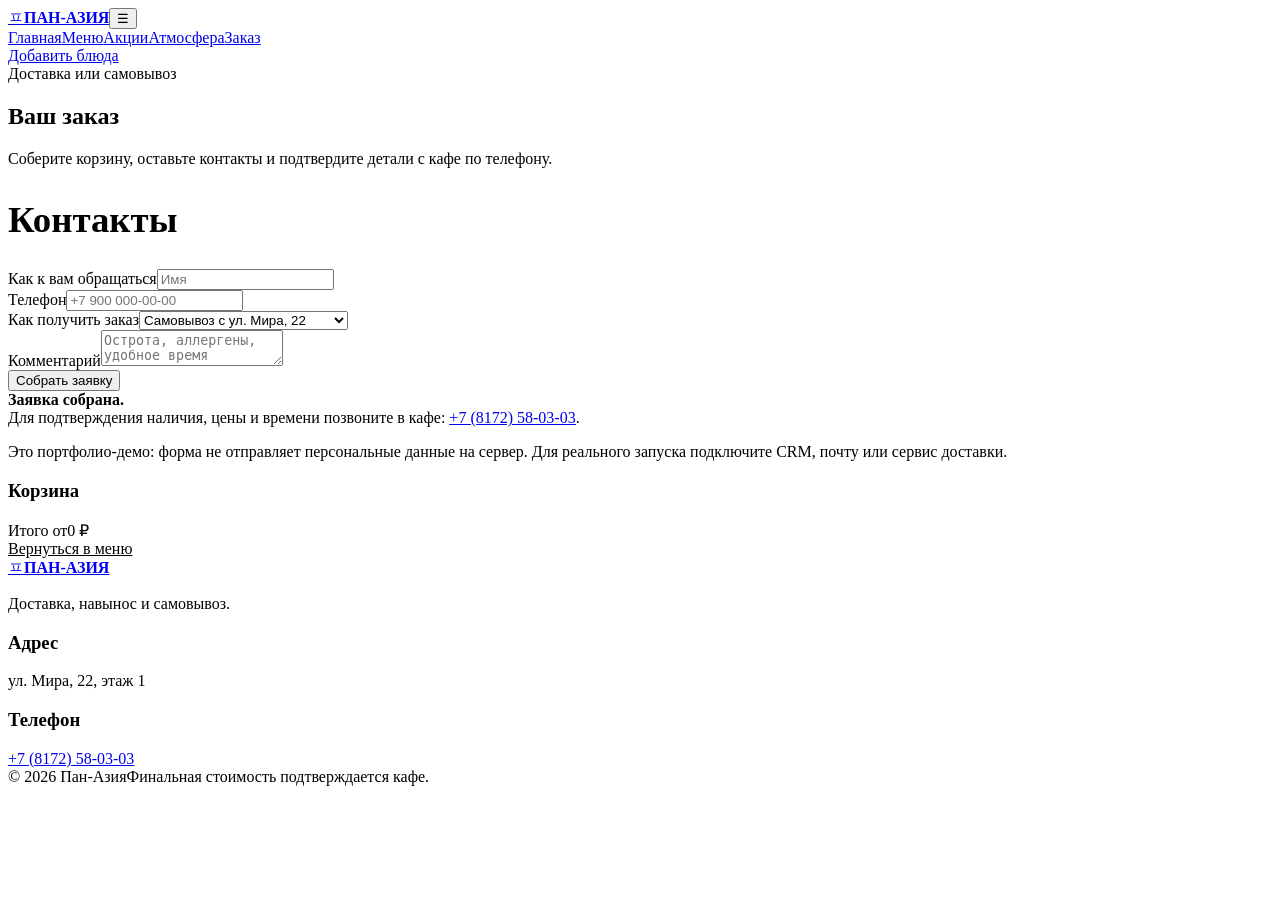
==== delivery.html @ 873b6352 "Добавить delivery.html" ====
<!doctype html><html lang="ru"><head><meta charset="utf-8"><meta name="viewport" content="width=device-width,initial-scale=1"><meta name="description" content="Соберите заказ в кафе Пан-Азия и подтвердите его по телефону."><title>Заказ — Пан-Азия</title><link rel="stylesheet" href="styles.css"></head><body><div class="noise"></div><header class="topbar"><nav class="nav wrap"><a class="brand" href="index.html"><span class="mark">ㅍ</span><strong>ПАН‑АЗИЯ</strong></a><button class="burger">☰</button><div class="navlinks"><a href="index.html">Главная</a><a href="menu.html">Меню</a><a href="promos.html">Акции</a><a href="gallery.html">Атмосфера</a><a class="active" href="delivery.html">Заказ</a></div><a class="navcta" href="menu.html">Добавить блюда</a></nav></header><main><section class="page-hero"><div class="wrap"><span class="kicker">Доставка или самовывоз</span><h1>Ваш заказ</h1><p>Соберите корзину, оставьте контакты и подтвердите детали с кафе по телефону.</p></div></section><section class="section light"><div class="wrap order-layout"><form class="order-form" id="orderForm"><h2 style="font-size:2.3rem;margin-bottom:28px">Контакты</h2><div class="field"><label for="name">Как к вам обращаться</label><input id="name" name="name" autocomplete="name" required placeholder="Имя"></div><div class="field"><label for="phone">Телефон</label><input id="phone" name="phone" type="tel" autocomplete="tel" required placeholder="+7 900 000-00-00"></div><div class="field"><label for="method">Как получить заказ</label><select id="method" name="method"><option>Самовывоз с ул. Мира, 22</option><option>Доставка — условия уточнить</option></select></div><div class="field"><label for="comment">Комментарий</label><textarea id="comment" name="comment" placeholder="Острота, аллергены, удобное время"></textarea></div><input id="orderDetails" type="hidden" name="order"><button class="btn" type="submit">Собрать заявку</button><div class="success"><b>Заявка собрана.</b><br>Для подтверждения наличия, цены и времени позвоните в кафе: <a href="tel:+78172580303"><u>+7 (8172) 58‑03‑03</u></a>.</div><p class="note">Это портфолио‑демо: форма не отправляет персональные данные на сервер. Для реального запуска подключите CRM, почту или сервис доставки.</p></form><aside class="order-summary"><h3>Корзина</h3><div class="cart-list" id="cartList"></div><div class="total"><span>Итого от</span><span id="cartTotal">0 ₽</span></div><a class="btn alt" style="color:var(--ink);border-color:#8f96a8;width:100%" href="menu.html">Вернуться в меню</a></aside></div></section></main><footer><div class="wrap"><div class="footer-grid"><div><a class="brand" href="index.html"><span class="mark">ㅍ</span><strong>ПАН‑АЗИЯ</strong></a><p>Доставка, навынос и самовывоз.</p></div><div><h3>Адрес</h3><p>ул. Мира, 22, этаж 1</p></div><div><h3>Телефон</h3><a href="tel:+78172580303">+7 (8172) 58‑03‑03</a></div></div><div class="footnote"><span>© 2026 Пан‑Азия</span><span>Финальная стоимость подтверждается кафе.</span></div></div></footer><script src="app.js"></script></body></html>
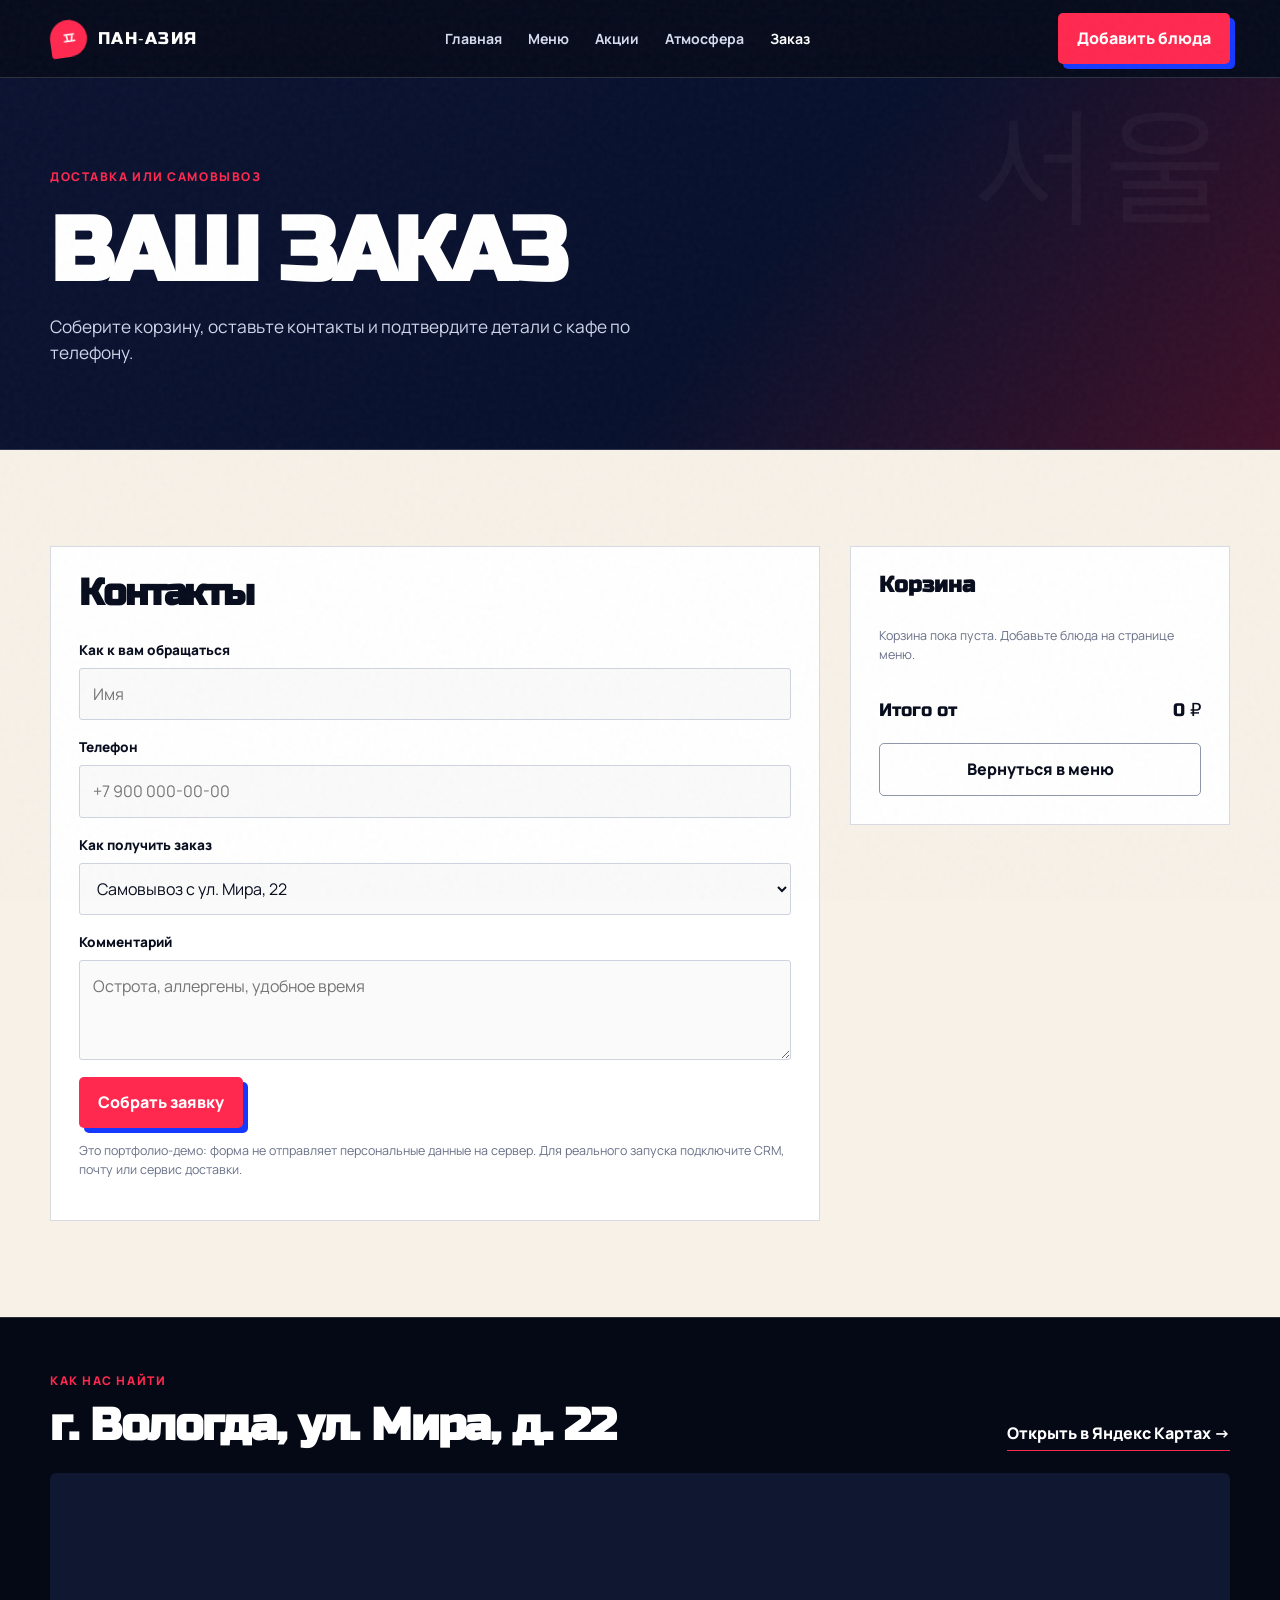
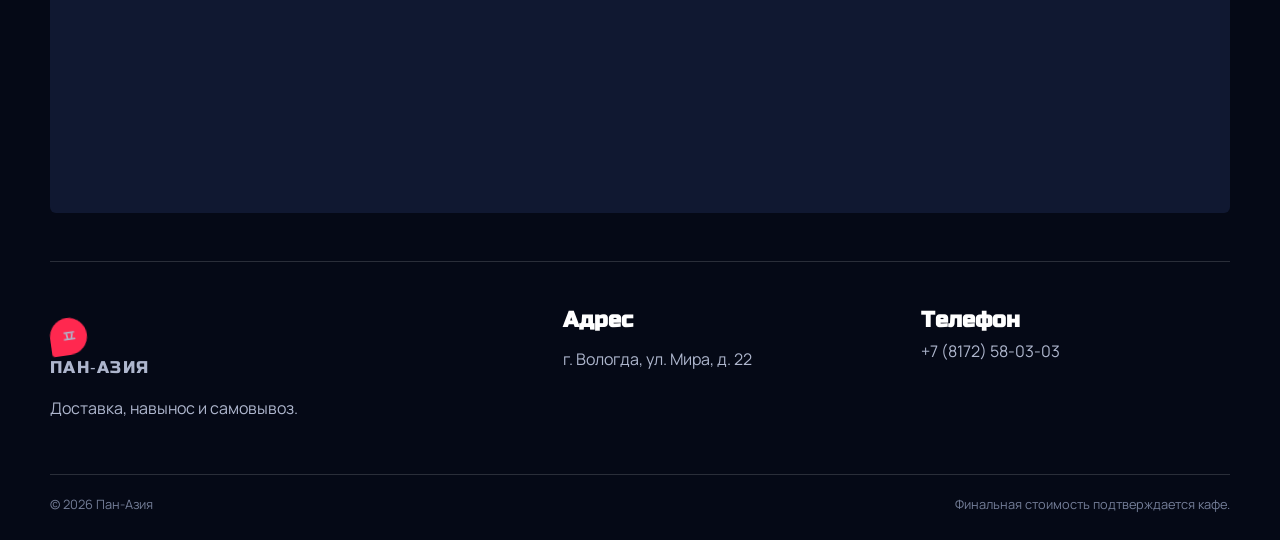
==== commit ec89180c: "Обновить кэш подключения для карты (delivery.html)" ====
--- a/delivery.html
+++ b/delivery.html
@@ -1,2 +1,3 @@
-<!doctype html><html lang="ru"><head><meta charset="utf-8"><meta name="viewport" content="width=device-width,initial-scale=1"><meta name="description" content="Соберите заказ в кафе Пан-Азия и подтвердите его по телефону."><title>Заказ — Пан-Азия</title><link rel="stylesheet" href="styles.css"></head><body><div class="noise"></div><header class="topbar"><nav class="nav wrap"><a class="brand" href="index.html"><span class="mark">ㅍ</span><strong>ПАН‑АЗИЯ</strong></a><button class="burger">☰</button><div class="navlinks"><a href="index.html">Главная</a><a href="menu.html">Меню</a><a href="promos.html">Акции</a><a href="gallery.html">Атмосфера</a><a class="active" href="delivery.html">Заказ</a></div><a class="navcta" href="menu.html">Добавить блюда</a></nav></header><main><section class="page-hero"><div class="wrap"><span class="kicker">Доставка или самовывоз</span><h1>Ваш заказ</h1><p>Соберите корзину, оставьте контакты и подтвердите детали с кафе по телефону.</p></div></section><section class="section light"><div class="wrap order-layout"><form class="order-form" id="orderForm"><h2 style="font-size:2.3rem;margin-bottom:28px">Контакты</h2><div class="field"><label for="name">Как к вам обращаться</label><input id="name" name="name" autocomplete="name" required placeholder="Имя"></div><div class="field"><label for="phone">Телефон</label><input id="phone" name="phone" type="tel" autocomplete="tel" required placeholder="+7 900 000-00-00"></div><div class="field"><label for="method">Как получить заказ</label><select id="method" name="method"><option>Самовывоз с ул. Мира, 22</option><option>Доставка — условия уточнить</option></select></div><div class="field"><label for="comment">Комментарий</label><textarea id="comment" name="comment" placeholder="Острота, аллергены, удобное время"></textarea></div><input id="orderDetails" type="hidden" name="order"><button class="btn" type="submit">Собрать заявку</button><div class="success"><b>Заявка собрана.</b><br>Для подтверждения наличия, цены и времени позвоните в кафе: <a href="tel:+78172580303"><u>+7 (8172) 58‑03‑03</u></a>.</div><p class="note">Это портфолио‑демо: форма не отправляет персональные данные на сервер. Для реального запуска подключите CRM, почту или сервис доставки.</p></form><aside class="order-summary"><h3>Корзина</h3><div class="cart-list" id="cartList"></div><div class="total"><span>Итого от</span><span id="cartTotal">0 ₽</span></div><a class="btn alt" style="color:var(--ink);border-color:#8f96a8;width:100%" href="menu.html">Вернуться в меню</a></aside></div></section></main><footer><div class="wrap"><div class="footer-grid"><div><a class="brand" href="index.html"><span class="mark">ㅍ</span><strong>ПАН‑АЗИЯ</strong></a><p>Доставка, навынос и самовывоз.</p></div><div><h3>Адрес</h3><p>ул. Мира, 22, этаж 1</p></div><div><h3>Телефон</h3><a href="tel:+78172580303">+7 (8172) 58‑03‑03</a></div></div><div class="footnote"><span>© 2026 Пан‑Азия</span><span>Финальная стоимость подтверждается кафе.</span></div></div></footer><script src="app.js"></script></body></html>
+<!doctype html><html lang="ru"><head><meta charset="utf-8"><meta name="viewport" content="width=device-width,initial-scale=1"><meta name="description" content="Соберите заказ в кафе Пан-Азия и подтвердите его по телефону."><title>Заказ — Пан-Азия</title><link rel="stylesheet" href="styles.css?v=map3"></head><body><div class="noise"></div><header class="topbar"><nav class="nav wrap"><a class="brand" href="index.html"><span class="mark">ㅍ</span><strong>ПАН‑АЗИЯ</strong></a><button class="burger">☰</button><div class="navlinks"><a href="index.html">Главная</a><a href="menu.html">Меню</a><a href="promos.html">Акции</a><a href="gallery.html">Атмосфера</a><a class="active" href="delivery.html">Заказ</a></div><a class="navcta" href="menu.html">Добавить блюда</a></nav></header><main><section class="page-hero"><div class="wrap"><span class="kicker">Доставка или самовывоз</span><h1>Ваш заказ</h1><p>Соберите корзину, оставьте контакты и подтвердите детали с кафе по телефону.</p></div></section><section class="section light"><div class="wrap order-layout"><form class="order-form" id="orderForm"><h2 style="font-size:2.3rem;margin-bottom:28px">Контакты</h2><div class="field"><label for="name">Как к вам обращаться</label><input id="name" name="name" autocomplete="name" required placeholder="Имя"></div><div class="field"><label for="phone">Телефон</label><input id="phone" name="phone" type="tel" autocomplete="tel" required placeholder="+7 900 000-00-00"></div><div class="field"><label for="method">Как получить заказ</label><select id="method" name="method"><option>Самовывоз с ул. Мира, 22</option><option>Доставка — условия уточнить</option></select></div><div class="field"><label for="comment">Комментарий</label><textarea id="comment" name="comment" placeholder="Острота, аллергены, удобное время"></textarea></div><input id="orderDetails" type="hidden" name="order"><button class="btn" type="submit">Собрать заявку</button><div class="success"><b>Заявка собрана.</b><br>Для подтверждения наличия, цены и времени позвоните в кафе: <a href="tel:+78172580303"><u>+7 (8172) 58‑03‑03</u></a>.</div><p class="note">Это портфолио‑демо: форма не отправляет персональные данные на сервер. Для реального запуска подключите CRM, почту или сервис доставки.</p></form><aside class="order-summary"><h3>Корзина</h3><div class="cart-list" id="cartList"></div><div class="total"><span>Итого от</span><span id="cartTotal">0 ₽</span></div><a class="btn alt" style="color:var(--ink);border-color:#8f96a8;width:100%" href="menu.html">Вернуться в меню</a></aside></div></section></main><footer><div class="wrap"><div class="footer-grid"><div><a class="brand" href="index.html"><span class="mark">ㅍ</span><strong>ПАН‑АЗИЯ</strong></a><p>Доставка, навынос и самовывоз.</p></div><div><h3>Адрес</h3><p>г. Вологда, ул. Мира, д. 22</p></div><div><h3>Телефон</h3><a href="tel:+78172580303">+7 (8172) 58‑03‑03</a></div></div><div class="footnote"><span>© 2026 Пан‑Азия</span><span>Финальная стоимость подтверждается кафе.</span></div></div></footer><script src="app.js?v=map3"></script></body></html>
 
+
--- a/styles.css
+++ b/styles.css
@@ -0,0 +1,25 @@
+@import url('https://fonts.googleapis.com/css2?family=Manrope:wght@400;500;600;700;800&family=Russo+One&display=swap');
+:root{--ink:#070c1d;--blue:#1539ff;--red:#ff284f;--cream:#f7f1e8;--white:#fff;--muted:#b7bfd5;--line:rgba(255,255,255,.15);--display:'Russo One',sans-serif;--body:'Manrope',sans-serif}
+*{box-sizing:border-box}html{scroll-behavior:smooth}body{margin:0;background:var(--ink);color:var(--white);font-family:var(--body);font-size:16px;line-height:1.55;overflow-x:hidden}a{color:inherit;text-decoration:none}button,input,textarea,select{font:inherit}img{display:block;width:100%;object-fit:cover}.wrap{width:min(1180px,calc(100% - 36px));margin:auto}.noise{position:fixed;inset:0;pointer-events:none;z-index:50;opacity:.04;background-image:url("data:image/svg+xml,%3Csvg viewBox='0 0 180 180' xmlns='http://www.w3.org/2000/svg'%3E%3Cfilter id='n'%3E%3CfeTurbulence type='fractalNoise' baseFrequency='.9' numOctaves='4' stitchTiles='stitch'/%3E%3C/filter%3E%3Crect width='100%25' height='100%25' filter='url(%23n)' opacity='.8'/%3E%3C/svg%3E")}.topbar{height:78px;display:flex;align-items:center;position:sticky;top:0;z-index:40;background:rgba(7,12,29,.86);backdrop-filter:blur(16px);border-bottom:1px solid var(--line)}.nav{display:flex;align-items:center;justify-content:space-between;gap:24px}.brand{display:flex;align-items:center;gap:11px}.mark{width:37px;height:37px;display:grid;place-items:center;background:var(--red);border-radius:50% 50% 50% 8%;transform:rotate(-8deg);font-weight:900}.brand strong{font:1.05rem var(--display);letter-spacing:.08em}.navlinks{display:flex;gap:26px;align-items:center}.navlinks a{font-size:.88rem;font-weight:700;color:#d7dcef;transition:.2s}.navlinks a:hover,.navlinks a.active{color:#fff}.navcta,.btn{display:inline-flex;align-items:center;justify-content:center;gap:10px;border:0;cursor:pointer;background:var(--red);color:#fff;padding:13px 19px;border-radius:5px;font-weight:800;box-shadow:5px 5px 0 var(--blue);transition:.2s}.btn:hover,.navcta:hover{transform:translate(-2px,-2px);box-shadow:8px 8px 0 var(--blue)}.btn.alt{background:transparent;border:1px solid rgba(255,255,255,.35);box-shadow:none}.btn.alt:hover{border-color:#fff;box-shadow:none}.burger{display:none;background:none;color:#fff;border:0;font-size:1.6rem}.hero{min-height:720px;position:relative;display:grid;align-items:end;padding:96px 0 74px;overflow:hidden}.hero:before{content:'';position:absolute;inset:0;background:linear-gradient(90deg,rgba(7,12,29,.98) 0%,rgba(7,12,29,.68) 43%,rgba(7,12,29,.12) 76%),url('assets/ramen.png') center/cover}.hero:after{content:'맛있는 순간';position:absolute;right:-10px;top:110px;color:transparent;-webkit-text-stroke:1px rgba(255,255,255,.18);font:clamp(3.6rem,9vw,9rem) var(--display);writing-mode:vertical-rl;letter-spacing:.08em}.hero-content{position:relative;z-index:2;max-width:690px}.eyebrow{display:inline-flex;align-items:center;gap:10px;color:#fff;text-transform:uppercase;letter-spacing:.16em;font-weight:800;font-size:.78rem}.eyebrow:before{content:'';width:34px;height:4px;background:var(--red)}h1,h2,h3{margin:0;font-family:var(--display);line-height:.98}h1{font-size:clamp(3.6rem,9vw,8.6rem);letter-spacing:-.045em;text-transform:uppercase;margin:22px 0 25px}h1 span{color:var(--red);text-shadow:5px 5px 0 var(--blue)}h2{font-size:clamp(2.2rem,5vw,4.8rem);letter-spacing:-.03em}h3{font-size:1.35rem}.lead{font-size:1.08rem;max-width:590px;color:#dde2f2;margin:0 0 30px}.actions{display:flex;gap:16px;flex-wrap:wrap}.ticker{background:var(--blue);overflow:hidden;border-block:1px solid rgba(255,255,255,.35);transform:rotate(-1deg);position:relative;z-index:3}.ticker-track{display:flex;gap:38px;width:max-content;padding:13px 0;font:1.05rem var(--display);animation:ticker 22s linear infinite}.ticker-track span:after{content:'✦';margin-left:38px;color:var(--red)}@keyframes ticker{to{transform:translateX(-50%)}}
+.section{padding:96px 0}.section.light{background:var(--cream);color:var(--ink)}.section-head{display:flex;align-items:end;justify-content:space-between;gap:30px;margin-bottom:42px}.section-head p{max-width:480px;color:#717994;margin:0}.light .section-head p{color:#4d566d}.kicker{color:var(--red);font-weight:800;text-transform:uppercase;letter-spacing:.13em;font-size:.75rem;display:block;margin-bottom:12px}.dish-grid{display:grid;grid-template-columns:1.15fr .85fr .85fr;gap:18px}.dish-card{position:relative;min-height:430px;border-radius:8px;overflow:hidden;background:#111932}.dish-card img{height:100%;position:absolute;inset:0}.dish-card:after{content:'';position:absolute;inset:0;background:linear-gradient(transparent 35%,rgba(4,7,17,.95))}.dish-info{position:absolute;z-index:2;inset:auto 23px 24px}.dish-info p{color:#ced4e8;margin:8px 0 0}.badge{position:absolute;z-index:3;right:14px;top:14px;background:var(--red);padding:7px 10px;font-weight:900;font-size:.75rem;transform:rotate(3deg)}.stats{display:grid;grid-template-columns:repeat(4,1fr);border:1px solid var(--line);margin-top:22px}.stat{padding:24px;border-right:1px solid var(--line)}.stat:last-child{border:0}.stat b{font:2rem var(--display);display:block;color:var(--red)}.story-grid{display:grid;grid-template-columns:.8fr 1.2fr;gap:70px;align-items:center}.poster{background:var(--blue);padding:38px;min-height:450px;position:relative;transform:rotate(-2deg);box-shadow:14px 14px 0 var(--red);display:flex;flex-direction:column;justify-content:space-between}.poster .kr{font:5rem var(--display);line-height:.9}.poster .stamp{align-self:end;width:100px;height:100px;border:2px solid #fff;border-radius:50%;display:grid;place-items:center;text-align:center;font-weight:800;transform:rotate(10deg)}.story-copy p{font-size:1.08rem;color:#343b50}.quote{font:1.5rem var(--display);border-left:5px solid var(--red);padding-left:22px;margin:30px 0}.visit{background:linear-gradient(120deg,var(--red),#bb1534);padding:60px 0}.visit-grid{display:grid;grid-template-columns:1.2fr .8fr;align-items:center;gap:40px}.visit h2{max-width:690px}.visit-card{background:var(--ink);padding:25px;border:1px solid rgba(255,255,255,.2)}.visit-card p{margin:6px 0}.page-hero{padding:90px 0 65px;background:linear-gradient(130deg,#0b1230,#07102c 58%,#411028);border-bottom:1px solid var(--line);position:relative;overflow:hidden}.page-hero:after{content:'서울';position:absolute;right:4%;top:0;font:8rem var(--display);color:rgba(255,255,255,.035)}.page-hero h1{font-size:clamp(3.2rem,7vw,6.8rem);margin-bottom:13px}.page-hero p{max-width:650px;color:#cfd5ea;font-size:1.08rem}.filterbar{display:flex;gap:10px;flex-wrap:wrap;margin:0 0 34px}.filter{border:1px solid #ccd0dc;background:transparent;color:var(--ink);padding:10px 15px;font-weight:800;border-radius:99px;cursor:pointer}.filter.active{background:var(--blue);border-color:var(--blue);color:#fff}.menu-grid{display:grid;grid-template-columns:repeat(3,1fr);gap:16px}.menu-card{background:#fff;border:1px solid #d9dbe3;padding:24px;display:flex;flex-direction:column;min-height:255px;transition:.2s}.menu-card:hover{transform:translateY(-5px);box-shadow:0 14px 34px rgba(25,35,68,.12)}.menu-card .meta{display:flex;gap:9px;font-size:.75rem;text-transform:uppercase;letter-spacing:.07em;color:#737b91;font-weight:800}.menu-card h3{margin:19px 0 10px}.menu-card p{color:#5a6277;margin:0 0 20px}.menu-bottom{margin-top:auto;display:flex;align-items:center;justify-content:space-between}.price{font:1.25rem var(--display);color:var(--blue)}.add{width:40px;height:40px;border:0;background:var(--red);color:#fff;font-size:1.5rem;cursor:pointer;border-radius:50%}.cart-dock{position:fixed;z-index:30;right:18px;bottom:18px;background:var(--blue);color:#fff;border:0;padding:15px 18px;border-radius:5px;font-weight:900;box-shadow:6px 6px 0 var(--red);cursor:pointer}.promo-grid{display:grid;grid-template-columns:1.2fr .8fr;gap:18px}.promo-card{padding:34px;min-height:320px;background:var(--blue);position:relative;overflow:hidden;display:flex;flex-direction:column;justify-content:space-between}.promo-card:nth-child(2){background:var(--red)}.promo-card:nth-child(3){background:#171f3b;grid-column:1/-1;min-height:240px}.promo-card strong{font:clamp(2.5rem,6vw,5.8rem) var(--display)}.promo-card small{font-weight:800;letter-spacing:.12em;text-transform:uppercase}.promo-card p{max-width:520px}.promo-card .kr-bg{position:absolute;right:-15px;bottom:-35px;font:8rem var(--display);opacity:.08}.gallery-grid{display:grid;grid-template-columns:1.2fr .8fr;grid-template-rows:330px 330px;gap:16px}.gallery-grid figure{margin:0;position:relative;overflow:hidden;border-radius:7px}.gallery-grid figure:first-child{grid-row:1/3}.gallery-grid img{height:100%;transition:.5s}.gallery-grid figure:hover img{transform:scale(1.035)}.gallery-grid figcaption{position:absolute;left:16px;bottom:14px;background:rgba(7,12,29,.86);padding:7px 10px;font-size:.8rem}.order-layout{display:grid;grid-template-columns:1fr 380px;gap:30px}.order-form,.order-summary{background:#fff;border:1px solid #d9dbe3;padding:28px}.field{display:grid;gap:7px;margin-bottom:17px}.field label{font-weight:800;font-size:.85rem}.field input,.field textarea,.field select{width:100%;border:1px solid #cfd3df;padding:13px;background:#fafafa;color:var(--ink);border-radius:3px}.field textarea{min-height:100px;resize:vertical}.order-summary{height:max-content;position:sticky;top:100px}.order-summary h3{margin-bottom:17px}.cart-list{display:grid;gap:12px}.cart-row{display:grid;grid-template-columns:1fr auto auto;gap:10px;align-items:center;padding-bottom:12px;border-bottom:1px solid #e5e6ec}.cart-row button{border:0;background:none;color:var(--red);cursor:pointer;font-weight:900}.total{display:flex;justify-content:space-between;font:1.15rem var(--display);margin:22px 0}.note{font-size:.78rem;color:#687086}.success{display:none;padding:18px;background:#e6f8ec;border:1px solid #85d49c;color:#173c22;margin-top:16px}.success.show{display:block}footer{padding:54px 0 25px;border-top:1px solid var(--line);background:#050916}.footer-grid{display:grid;grid-template-columns:1.2fr repeat(2,.8fr);gap:50px}.footer-grid p,.footer-grid a{color:#aeb6cd}.footer-grid a{display:block;margin:8px 0}.footnote{display:flex;justify-content:space-between;color:#747e98;border-top:1px solid var(--line);padding-top:20px;margin-top:38px;font-size:.8rem}.reveal{opacity:0;transform:translateY(20px);transition:.65s}.reveal.on{opacity:1;transform:none}
+@media(max-width:850px){.navlinks{display:none;position:absolute;top:78px;left:0;right:0;background:#080d20;padding:22px;flex-direction:column;align-items:flex-start;border-bottom:1px solid var(--line)}.navlinks.open{display:flex}.burger{display:block}.navcta{display:none}.hero{min-height:650px}.hero:before{background:linear-gradient(0deg,rgba(7,12,29,.96),rgba(7,12,29,.25)),url('assets/ramen.png') 60% center/cover}.dish-grid,.story-grid,.visit-grid,.promo-grid,.order-layout{grid-template-columns:1fr}.dish-card{min-height:370px}.stats{grid-template-columns:1fr 1fr}.stat:nth-child(2){border-right:0}.stat:nth-child(-n+2){border-bottom:1px solid var(--line)}.menu-grid{grid-template-columns:1fr 1fr}.poster{min-height:330px}.promo-card:nth-child(3){grid-column:auto}.gallery-grid{grid-template-columns:1fr;grid-template-rows:360px 260px 260px}.gallery-grid figure:first-child{grid-row:auto}.order-summary{position:static}.footer-grid{grid-template-columns:1fr 1fr}.footer-grid>div:first-child{grid-column:1/-1}}
+@media(max-width:560px){.wrap{width:min(100% - 24px,1180px)}.section{padding:70px 0}.hero{padding-top:60px}.hero h1{font-size:3.45rem}.section-head{align-items:flex-start;flex-direction:column}.dish-grid,.menu-grid{grid-template-columns:1fr}.stats{grid-template-columns:1fr}.stat{border-right:0!important;border-bottom:1px solid var(--line)!important}.stat:last-child{border-bottom:0!important}.gallery-grid{grid-template-rows:310px 230px 230px}.footer-grid{grid-template-columns:1fr}.footer-grid>div:first-child{grid-column:auto}.footnote{gap:10px;flex-direction:column}.page-hero{padding:65px 0 45px}.page-hero h1{font-size:3.3rem}.cart-dock{left:12px;right:12px;width:calc(100% - 24px)}}
+@media(prefers-reduced-motion:reduce){*{scroll-behavior:auto!important;animation:none!important;transition:none!important}.reveal{opacity:1;transform:none}}
+
+/* Спокойная редакция: реальные фотографии, меньше декоративных блоков */
+.home-hero{min-height:640px;position:relative;display:grid;align-items:end;overflow:hidden;background:#0a1022}.home-hero:after{content:'';position:absolute;inset:0;background:linear-gradient(90deg,rgba(7,12,29,.94) 0%,rgba(7,12,29,.7) 48%,rgba(7,12,29,.15) 100%)}.home-hero-photo{position:absolute;inset:0;height:100%;object-position:center 60%}.home-hero-copy{position:relative;z-index:1;padding-bottom:72px}.home-hero h1{font-size:clamp(3.7rem,8vw,7.2rem);margin:20px 0 18px;text-transform:none;letter-spacing:-.035em}.home-hero p{font-size:1.1rem;max-width:570px;color:#e0e4f0;margin:0 0 30px}
+.compact-grid{display:grid;grid-template-columns:.82fr 1.18fr;gap:70px;align-items:center}.home-menu-copy p,.place-copy p{max-width:560px;color:#adb6cc;font-size:1.04rem}.text-link{display:inline-block;margin-top:12px;color:#fff;font-weight:800;border-bottom:1px solid var(--red);padding-bottom:4px}.real-photo{margin:0;height:530px;position:relative;overflow:hidden;border-radius:6px}.real-photo img{height:100%;object-position:center 55%}.real-photo figcaption,.real-gallery figcaption{position:absolute;left:14px;bottom:14px;background:rgba(7,12,29,.82);padding:7px 10px;font-size:.78rem}
+.place-grid{display:grid;grid-template-columns:1.15fr .85fr;gap:70px;align-items:center}.place-photos{display:grid;grid-template-columns:1fr 1fr;gap:12px}.place-photos img{height:390px;border-radius:5px}.place-copy p{color:#4b5367}.plain-facts{margin:28px 0 0;border-top:1px solid #d5d3d0}.plain-facts div{display:grid;grid-template-columns:120px 1fr;gap:20px;padding:13px 0;border-bottom:1px solid #d5d3d0}.plain-facts dt{color:#757b89}.plain-facts dd{margin:0;font-weight:700}
+.simple-cta{padding:52px 0;background:#101831;border-top:1px solid var(--line)}.simple-cta .wrap{display:flex;align-items:center;justify-content:space-between;gap:30px}.simple-cta h2{font-size:clamp(2rem,4vw,3.6rem)}
+.page-hero.quiet{padding:74px 0 50px;background:#0b1228}.page-hero.quiet:after{display:none}.page-hero.quiet h1{font-size:clamp(3.1rem,6vw,5.5rem);text-transform:none}.real-gallery{display:grid;grid-template-columns:repeat(2,1fr);grid-auto-rows:390px;gap:14px}.real-gallery figure{margin:0;position:relative;overflow:hidden;border-radius:6px}.real-gallery img{height:100%}.real-gallery .wide{grid-column:1/-1}.real-gallery .tall{grid-row:span 2}.gallery-note{margin:20px 0 0;color:#9ca5bd;font-size:.85rem}
+.offers{max-width:920px}.offer{display:grid;grid-template-columns:.9fr 1.1fr;gap:50px;padding:35px 0;border-top:1px solid var(--line)}.offer:last-of-type{border-bottom:1px solid var(--line)}.offer h2{font-size:clamp(2rem,4vw,3.3rem);margin-top:9px}.offer p{color:#b8c0d4;margin:10px 0}.offer-label{color:var(--red);font-weight:800;font-size:.75rem;text-transform:uppercase;letter-spacing:.12em}.offer-contact{display:flex;align-items:center;justify-content:space-between;gap:30px;margin-top:34px}
+@media(max-width:850px){.home-hero{min-height:590px}.compact-grid,.place-grid{grid-template-columns:1fr;gap:38px}.real-photo{height:470px}.place-photos img{height:320px}}
+@media(max-width:560px){.home-hero{min-height:560px}.home-hero:after{background:linear-gradient(0deg,rgba(7,12,29,.96),rgba(7,12,29,.35))}.home-hero-copy{padding-bottom:48px}.home-hero h1{font-size:3.65rem}.real-photo{height:420px}.place-photos{grid-template-columns:1fr}.place-photos img{height:260px}.simple-cta .wrap,.offer-contact{align-items:flex-start;flex-direction:column}.real-gallery{grid-template-columns:1fr;grid-auto-rows:280px}.real-gallery .wide{grid-column:auto}.real-gallery .tall{grid-row:span 2}.offer{grid-template-columns:1fr;gap:10px}.plain-facts div{grid-template-columns:105px 1fr}}
+
+.footer-map{padding-bottom:48px;margin-bottom:48px;border-bottom:1px solid var(--line)}
+.footer-map-head{display:flex;align-items:end;justify-content:space-between;gap:30px;margin-bottom:22px}
+.footer-map h2{font-size:clamp(1.7rem,3.5vw,3rem);line-height:1.08;text-transform:none}
+.footer-map-frame{height:340px;overflow:hidden;border-radius:6px;background:#101831}
+.footer-map iframe{width:100%;height:100%;border:0;filter:saturate(.82) contrast(1.04)}
+@media(max-width:560px){.footer-map{padding-bottom:36px;margin-bottom:36px}.footer-map-head{align-items:flex-start;flex-direction:column}.footer-map-frame{height:300px}}
+
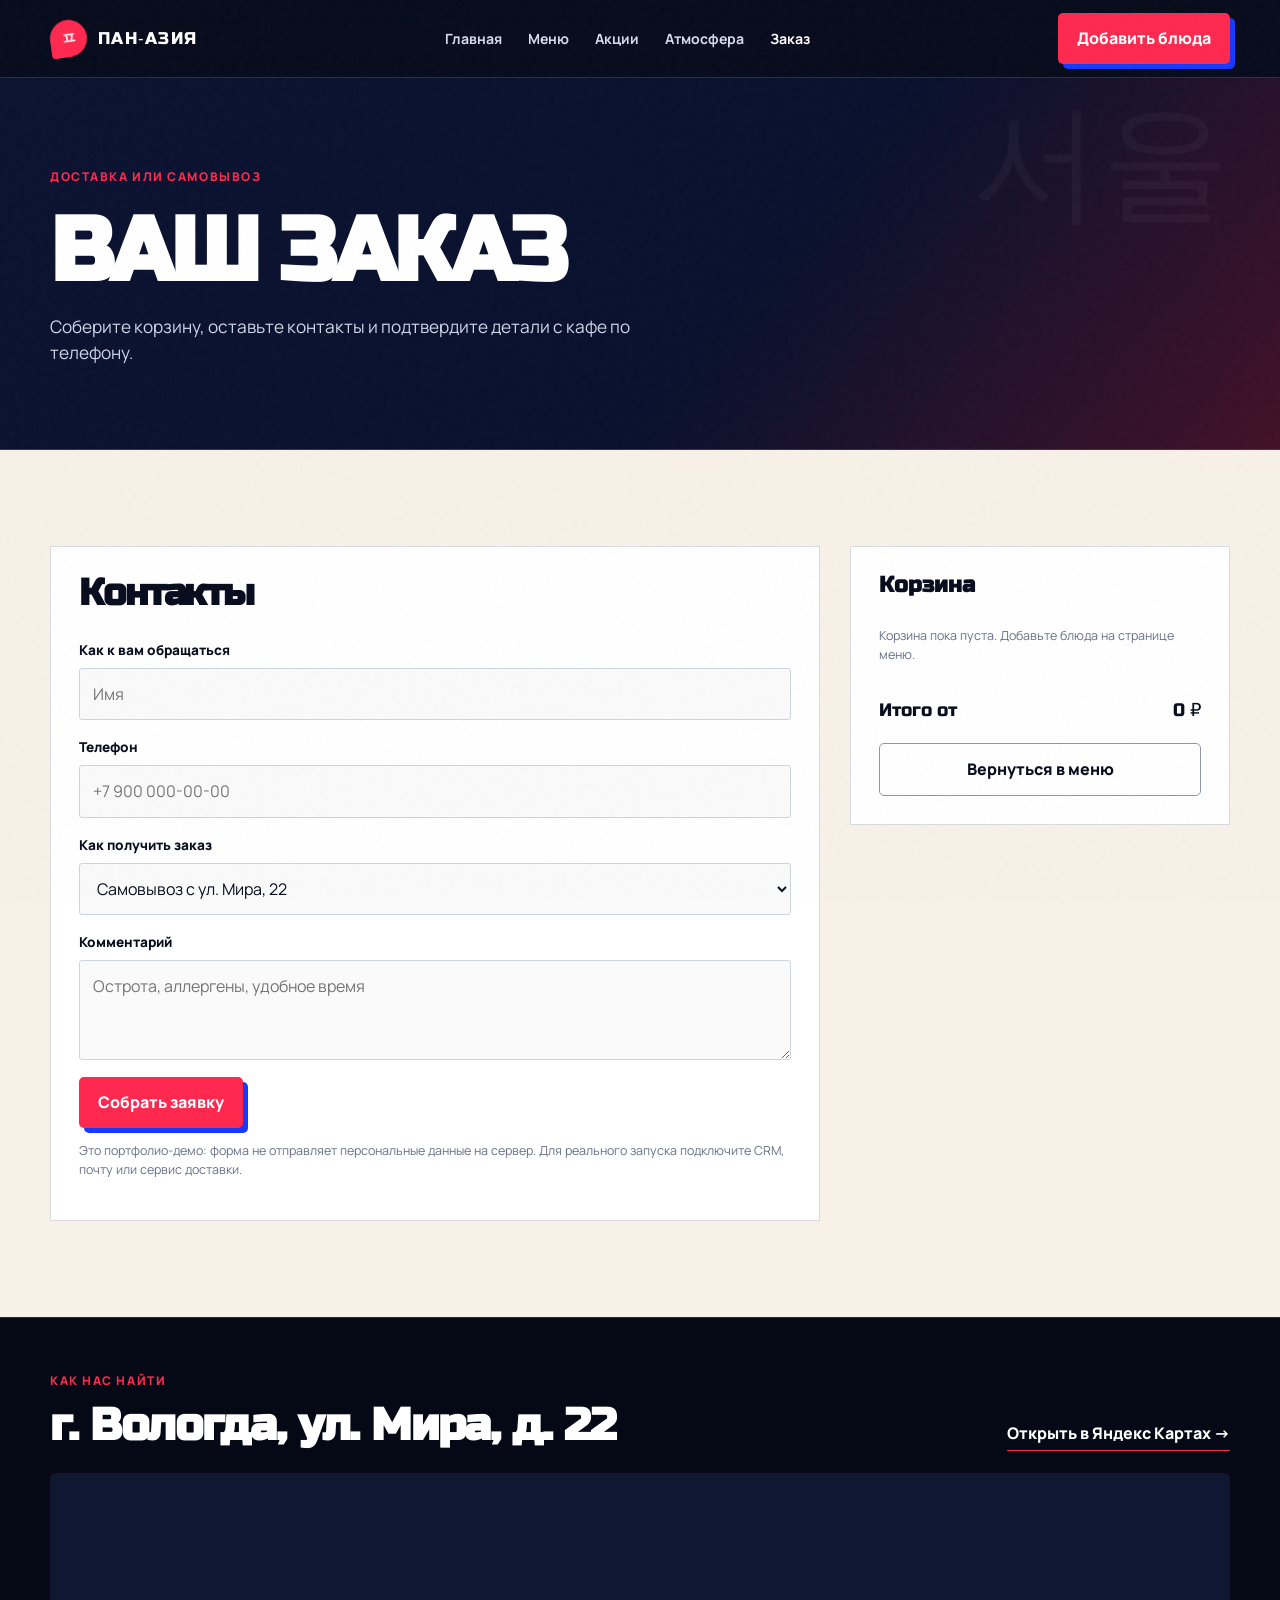
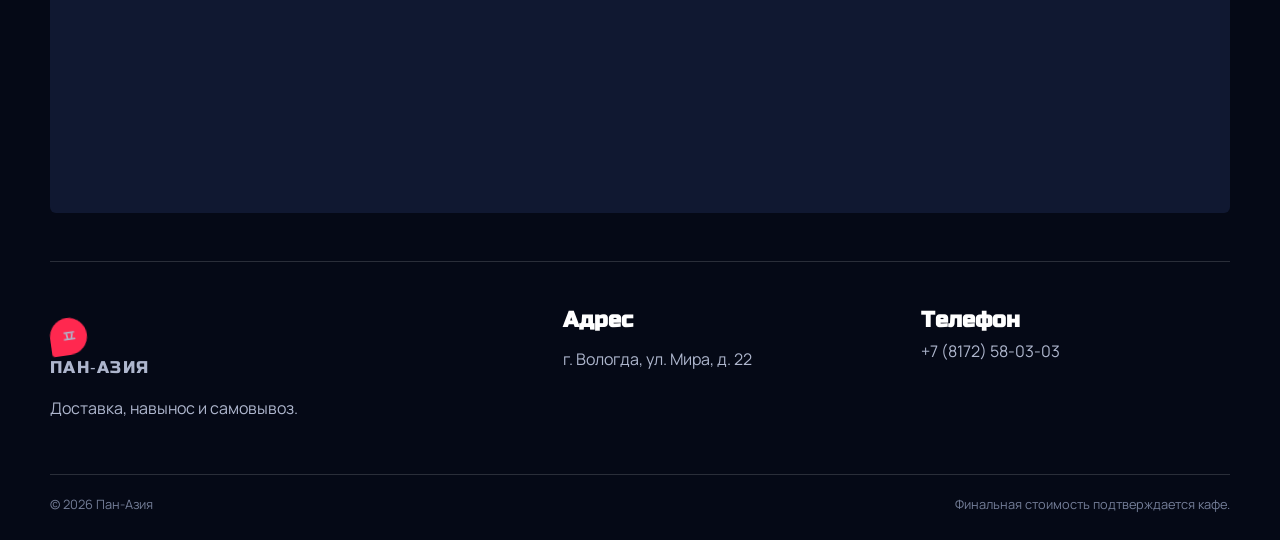
==== commit e9baed8a: "Показывать метку заведения на Яндекс Карте" ====
--- a/delivery.html
+++ b/delivery.html
@@ -1,3 +1,4 @@
-<!doctype html><html lang="ru"><head><meta charset="utf-8"><meta name="viewport" content="width=device-width,initial-scale=1"><meta name="description" content="Соберите заказ в кафе Пан-Азия и подтвердите его по телефону."><title>Заказ — Пан-Азия</title><link rel="stylesheet" href="styles.css?v=map3"></head><body><div class="noise"></div><header class="topbar"><nav class="nav wrap"><a class="brand" href="index.html"><span class="mark">ㅍ</span><strong>ПАН‑АЗИЯ</strong></a><button class="burger">☰</button><div class="navlinks"><a href="index.html">Главная</a><a href="menu.html">Меню</a><a href="promos.html">Акции</a><a href="gallery.html">Атмосфера</a><a class="active" href="delivery.html">Заказ</a></div><a class="navcta" href="menu.html">Добавить блюда</a></nav></header><main><section class="page-hero"><div class="wrap"><span class="kicker">Доставка или самовывоз</span><h1>Ваш заказ</h1><p>Соберите корзину, оставьте контакты и подтвердите детали с кафе по телефону.</p></div></section><section class="section light"><div class="wrap order-layout"><form class="order-form" id="orderForm"><h2 style="font-size:2.3rem;margin-bottom:28px">Контакты</h2><div class="field"><label for="name">Как к вам обращаться</label><input id="name" name="name" autocomplete="name" required placeholder="Имя"></div><div class="field"><label for="phone">Телефон</label><input id="phone" name="phone" type="tel" autocomplete="tel" required placeholder="+7 900 000-00-00"></div><div class="field"><label for="method">Как получить заказ</label><select id="method" name="method"><option>Самовывоз с ул. Мира, 22</option><option>Доставка — условия уточнить</option></select></div><div class="field"><label for="comment">Комментарий</label><textarea id="comment" name="comment" placeholder="Острота, аллергены, удобное время"></textarea></div><input id="orderDetails" type="hidden" name="order"><button class="btn" type="submit">Собрать заявку</button><div class="success"><b>Заявка собрана.</b><br>Для подтверждения наличия, цены и времени позвоните в кафе: <a href="tel:+78172580303"><u>+7 (8172) 58‑03‑03</u></a>.</div><p class="note">Это портфолио‑демо: форма не отправляет персональные данные на сервер. Для реального запуска подключите CRM, почту или сервис доставки.</p></form><aside class="order-summary"><h3>Корзина</h3><div class="cart-list" id="cartList"></div><div class="total"><span>Итого от</span><span id="cartTotal">0 ₽</span></div><a class="btn alt" style="color:var(--ink);border-color:#8f96a8;width:100%" href="menu.html">Вернуться в меню</a></aside></div></section></main><footer><div class="wrap"><div class="footer-grid"><div><a class="brand" href="index.html"><span class="mark">ㅍ</span><strong>ПАН‑АЗИЯ</strong></a><p>Доставка, навынос и самовывоз.</p></div><div><h3>Адрес</h3><p>г. Вологда, ул. Мира, д. 22</p></div><div><h3>Телефон</h3><a href="tel:+78172580303">+7 (8172) 58‑03‑03</a></div></div><div class="footnote"><span>© 2026 Пан‑Азия</span><span>Финальная стоимость подтверждается кафе.</span></div></div></footer><script src="app.js?v=map3"></script></body></html>
+<!doctype html><html lang="ru"><head><meta charset="utf-8"><meta name="viewport" content="width=device-width,initial-scale=1"><meta name="description" content="Соберите заказ в кафе Пан-Азия и подтвердите его по телефону."><title>Заказ — Пан-Азия</title><link rel="stylesheet" href="styles.css?v=map4"></head><body><div class="noise"></div><header class="topbar"><nav class="nav wrap"><a class="brand" href="index.html"><span class="mark">ㅍ</span><strong>ПАН‑АЗИЯ</strong></a><button class="burger">☰</button><div class="navlinks"><a href="index.html">Главная</a><a href="menu.html">Меню</a><a href="promos.html">Акции</a><a href="gallery.html">Атмосфера</a><a class="active" href="delivery.html">Заказ</a></div><a class="navcta" href="menu.html">Добавить блюда</a></nav></header><main><section class="page-hero"><div class="wrap"><span class="kicker">Доставка или самовывоз</span><h1>Ваш заказ</h1><p>Соберите корзину, оставьте контакты и подтвердите детали с кафе по телефону.</p></div></section><section class="section light"><div class="wrap order-layout"><form class="order-form" id="orderForm"><h2 style="font-size:2.3rem;margin-bottom:28px">Контакты</h2><div class="field"><label for="name">Как к вам обращаться</label><input id="name" name="name" autocomplete="name" required placeholder="Имя"></div><div class="field"><label for="phone">Телефон</label><input id="phone" name="phone" type="tel" autocomplete="tel" required placeholder="+7 900 000-00-00"></div><div class="field"><label for="method">Как получить заказ</label><select id="method" name="method"><option>Самовывоз с ул. Мира, 22</option><option>Доставка — условия уточнить</option></select></div><div class="field"><label for="comment">Комментарий</label><textarea id="comment" name="comment" placeholder="Острота, аллергены, удобное время"></textarea></div><input id="orderDetails" type="hidden" name="order"><button class="btn" type="submit">Собрать заявку</button><div class="success"><b>Заявка собрана.</b><br>Для подтверждения наличия, цены и времени позвоните в кафе: <a href="tel:+78172580303"><u>+7 (8172) 58‑03‑03</u></a>.</div><p class="note">Это портфолио‑демо: форма не отправляет персональные данные на сервер. Для реального запуска подключите CRM, почту или сервис доставки.</p></form><aside class="order-summary"><h3>Корзина</h3><div class="cart-list" id="cartList"></div><div class="total"><span>Итого от</span><span id="cartTotal">0 ₽</span></div><a class="btn alt" style="color:var(--ink);border-color:#8f96a8;width:100%" href="menu.html">Вернуться в меню</a></aside></div></section></main><footer><div class="wrap"><div class="footer-grid"><div><a class="brand" href="index.html"><span class="mark">ㅍ</span><strong>ПАН‑АЗИЯ</strong></a><p>Доставка, навынос и самовывоз.</p></div><div><h3>Адрес</h3><p>г. Вологда, ул. Мира, д. 22</p></div><div><h3>Телефон</h3><a href="tel:+78172580303">+7 (8172) 58‑03‑03</a></div></div><div class="footnote"><span>© 2026 Пан‑Азия</span><span>Финальная стоимость подтверждается кафе.</span></div></div></footer><script src="app.js?v=map4"></script></body></html>
 
 
+
